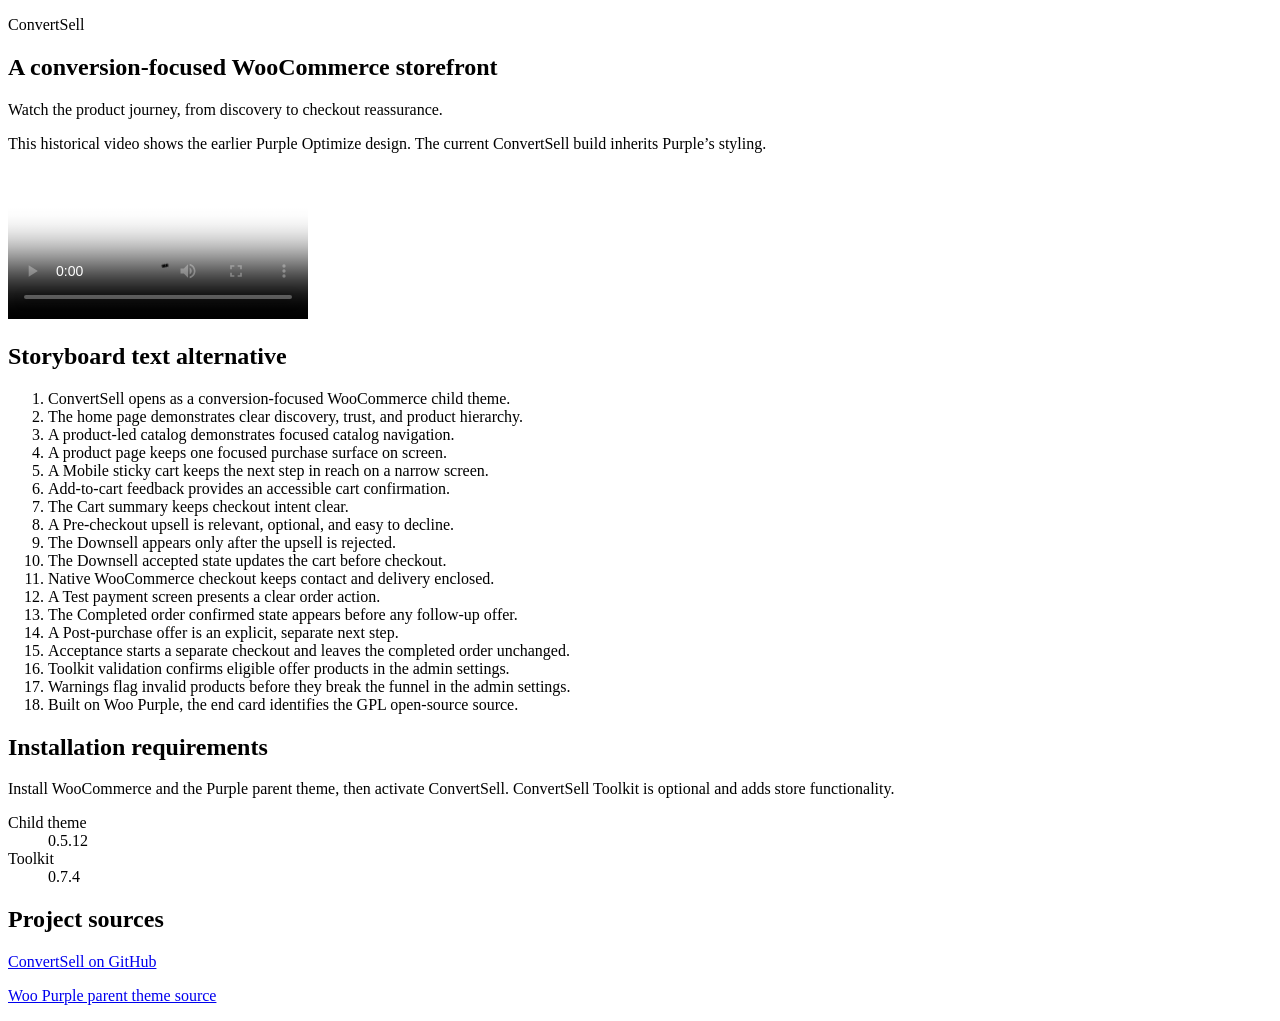
==== docs/demo/index.html @ 3558920e "Rename child theme and toolkit to ConvertSell" ====
<!doctype html>
<html lang="en">
  <head>
    <meta charset="utf-8">
    <meta name="viewport" content="width=device-width, initial-scale=1">
    <title>ConvertSell demo</title>
    <meta name="description" content="A guided overview of the ConvertSell WooCommerce child theme and toolkit.">
    <link rel="stylesheet" href="styles.css">
  </head>
  <body>
    <main>
      <section class="hero" aria-labelledby="page-title">
        <p class="eyebrow">ConvertSell</p>
        <h1 id="page-title">A conversion-focused WooCommerce storefront</h1>
        <p>Watch the product journey, from discovery to checkout reassurance.</p>
        <p>This historical video shows the earlier Purple Optimize design. The current ConvertSell build inherits Purple’s styling.</p>
        <video controls poster="assets/purple-cro-demo-poster.webp">
          <source src="assets/purple-cro-demo.mp4" type="video/mp4">
          Your browser does not support HTML video. Use the storyboard below.
        </video>
      </section>

      <section aria-labelledby="storyboard-title">
        <h2 id="storyboard-title">Storyboard text alternative</h2>
        <ol>
          <li>ConvertSell opens as a conversion-focused WooCommerce child theme.</li>
          <li>The home page demonstrates clear discovery, trust, and product hierarchy.</li>
          <li>A product-led catalog demonstrates focused catalog navigation.</li>
          <li>A product page keeps one focused purchase surface on screen.</li>
          <li>A Mobile sticky cart keeps the next step in reach on a narrow screen.</li>
          <li>Add-to-cart feedback provides an accessible cart confirmation.</li>
          <li>The Cart summary keeps checkout intent clear.</li>
          <li>A Pre-checkout upsell is relevant, optional, and easy to decline.</li>
          <li>The Downsell appears only after the upsell is rejected.</li>
          <li>The Downsell accepted state updates the cart before checkout.</li>
          <li>Native WooCommerce checkout keeps contact and delivery enclosed.</li>
          <li>A Test payment screen presents a clear order action.</li>
          <li>The Completed order confirmed state appears before any follow-up offer.</li>
          <li>A Post-purchase offer is an explicit, separate next step.</li>
          <li>Acceptance starts a separate checkout and leaves the completed order unchanged.</li>
          <li>Toolkit validation confirms eligible offer products in the admin settings.</li>
          <li>Warnings flag invalid products before they break the funnel in the admin settings.</li>
          <li>Built on Woo Purple, the end card identifies the GPL open-source source.</li>
        </ol>
      </section>

      <section aria-labelledby="requirements-title">
        <h2 id="requirements-title">Installation requirements</h2>
        <p>Install WooCommerce and the Purple parent theme, then activate ConvertSell. ConvertSell Toolkit is optional and adds store functionality.</p>
        <dl class="versions">
          <div><dt>Child theme</dt><dd>0.5.12</dd></div>
          <div><dt>Toolkit</dt><dd>0.7.4</dd></div>
        </dl>
      </section>

      <section aria-labelledby="sources-title">
        <h2 id="sources-title">Project sources</h2>
        <p><a href="https://github.com/solstudioim/convertsell" rel="noreferrer noopener">ConvertSell on GitHub</a></p>
        <p><a href="https://github.com/woocommerce/woocommerce/tree/trunk/themes/purple" rel="noreferrer noopener">Woo Purple parent theme source</a></p>
      </section>
    </main>
  </body>
</html>
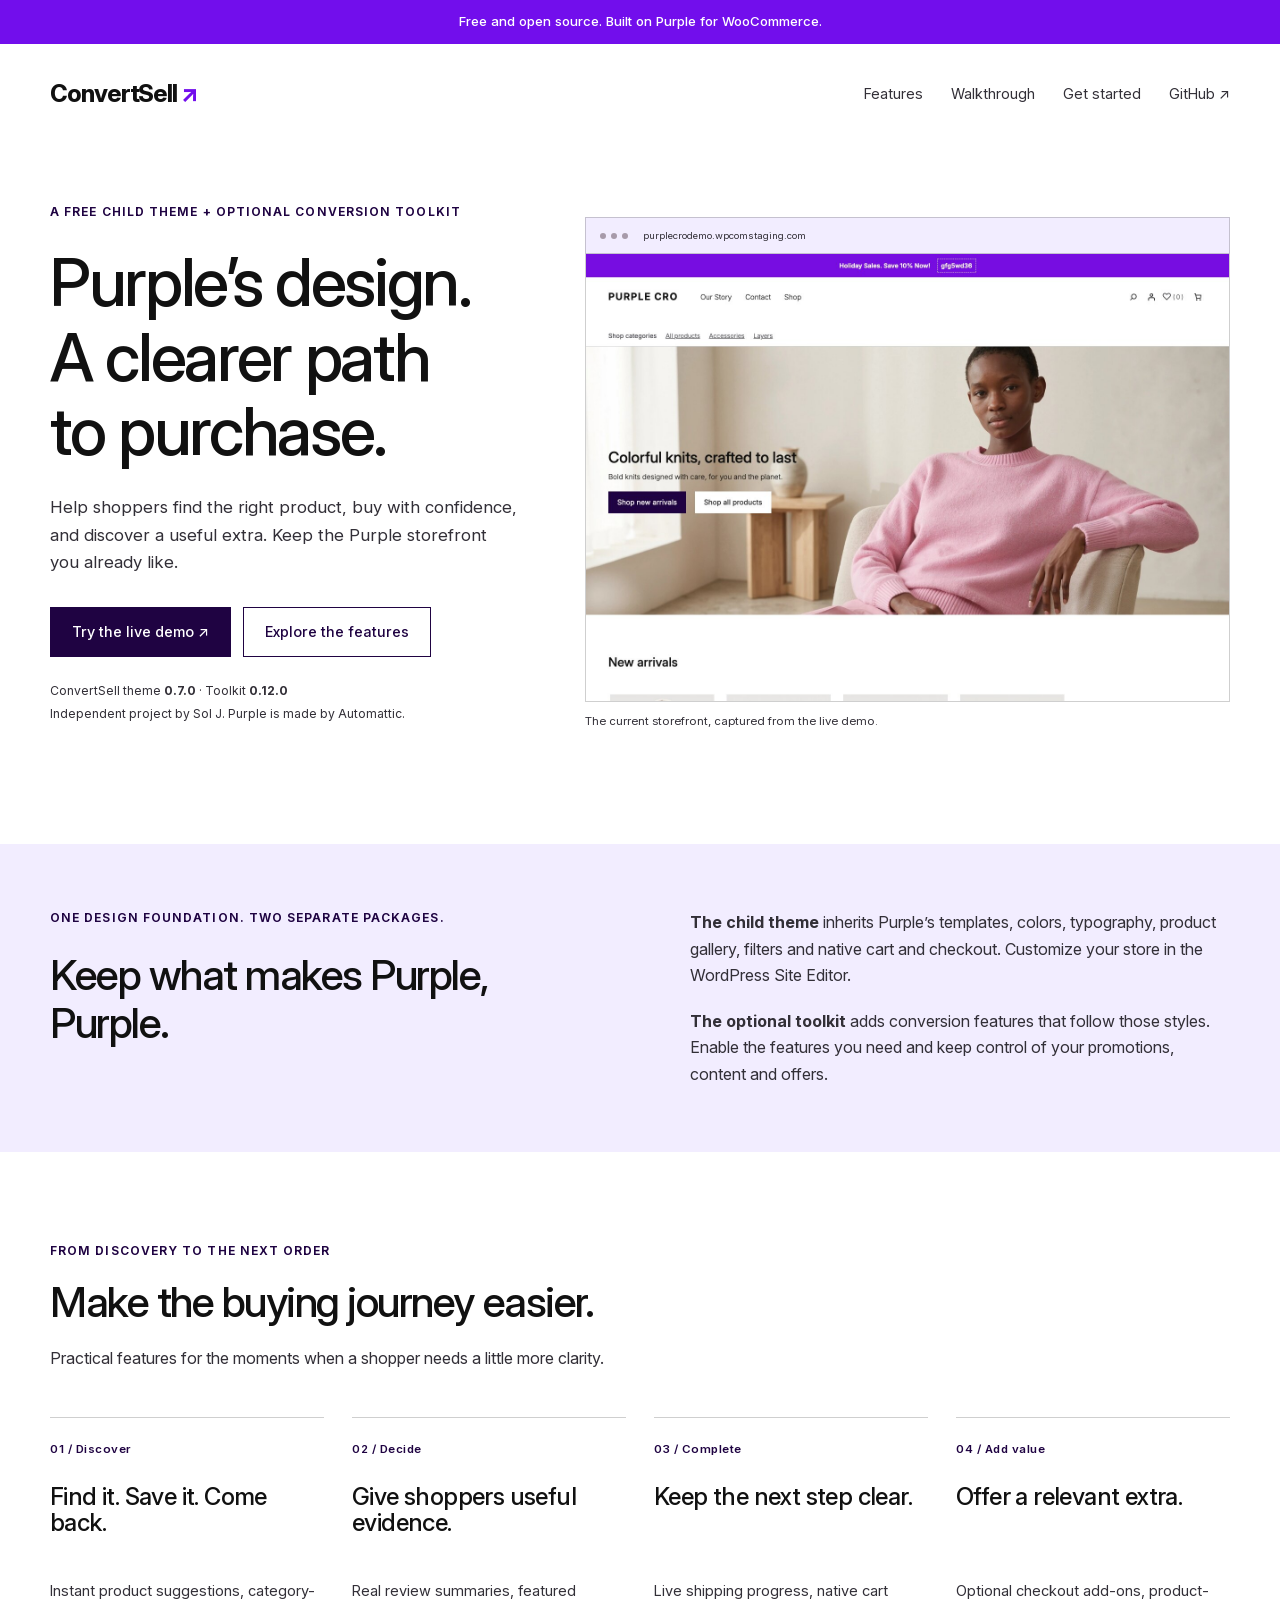
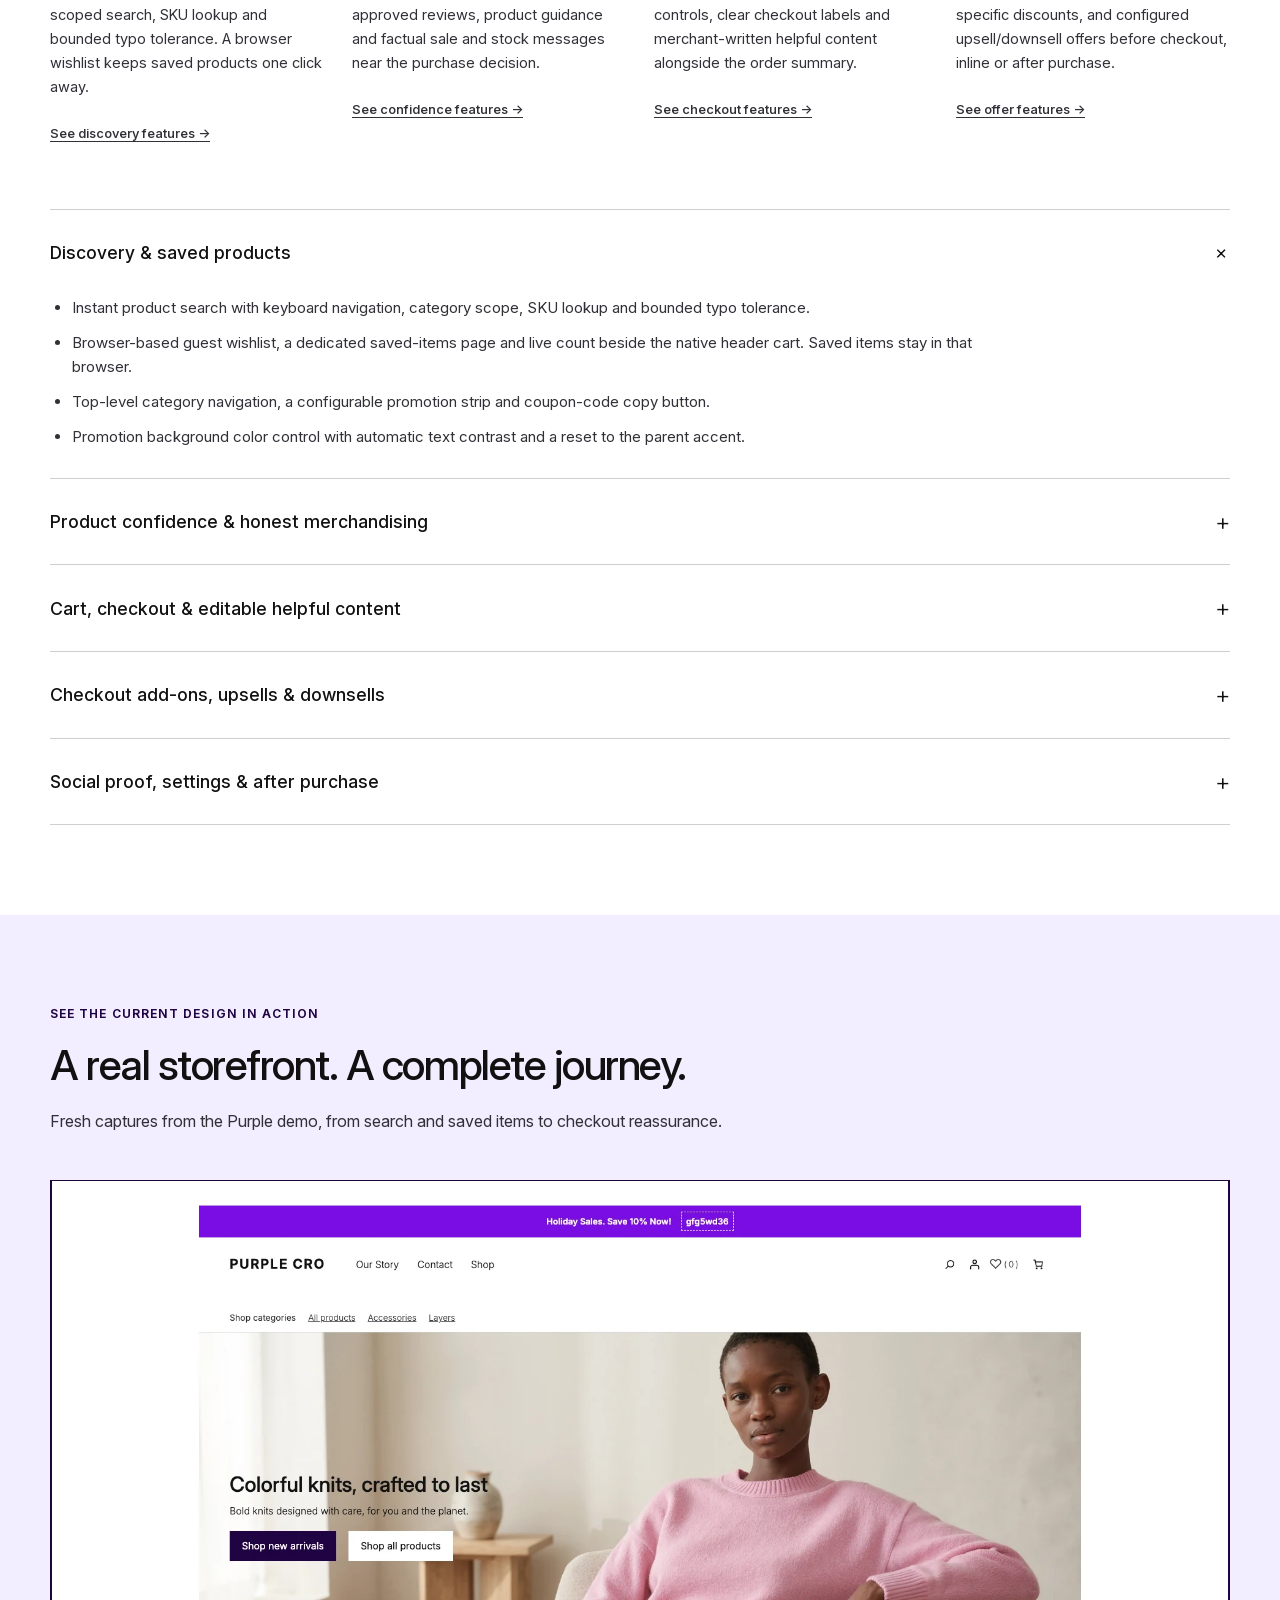
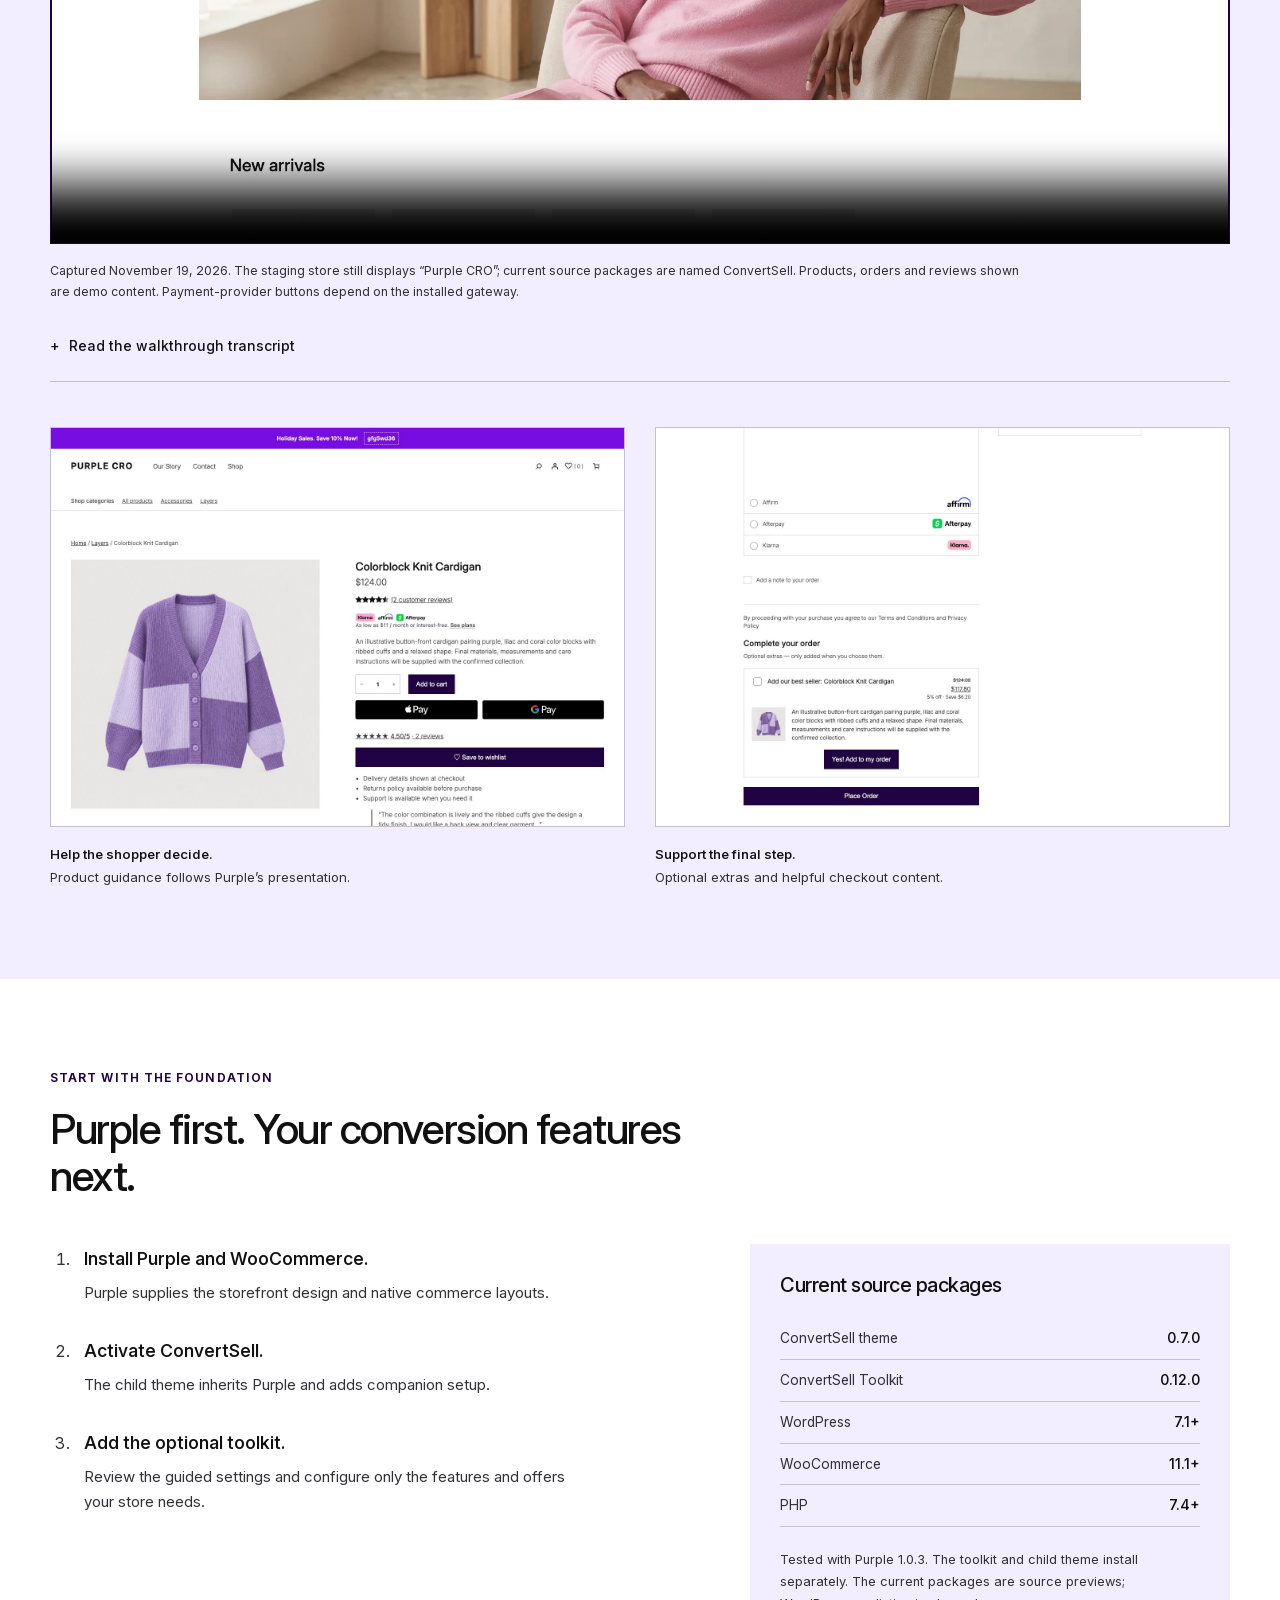
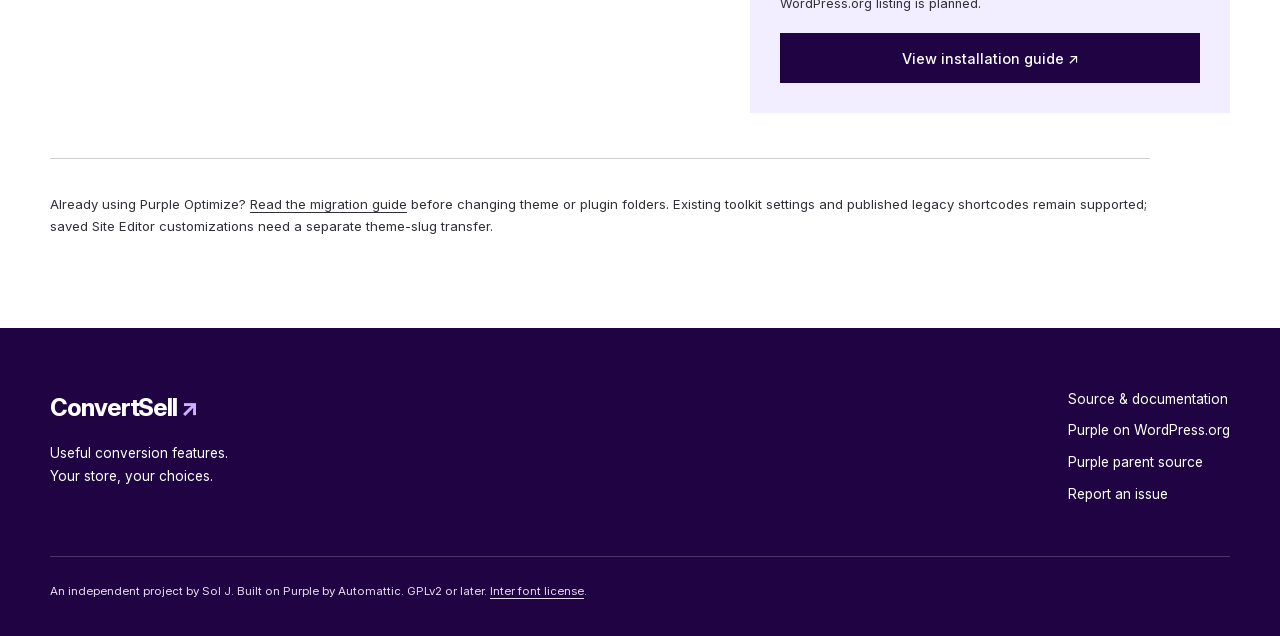
==== commit 7b018032: "Refresh ConvertSell demo with current Purple design and features" ====
--- a/docs/demo/index.html
+++ b/docs/demo/index.html
@@ -1,63 +1,120 @@
 <!doctype html>
 <html lang="en">
-  <head>
-    <meta charset="utf-8">
-    <meta name="viewport" content="width=device-width, initial-scale=1">
-    <title>ConvertSell demo</title>
-    <meta name="description" content="A guided overview of the ConvertSell WooCommerce child theme and toolkit.">
-    <link rel="stylesheet" href="styles.css">
-  </head>
-  <body>
-    <main>
-      <section class="hero" aria-labelledby="page-title">
-        <p class="eyebrow">ConvertSell</p>
-        <h1 id="page-title">A conversion-focused WooCommerce storefront</h1>
-        <p>Watch the product journey, from discovery to checkout reassurance.</p>
-        <p>This historical video shows the earlier Purple Optimize design. The current ConvertSell build inherits Purple’s styling.</p>
-        <video controls poster="assets/purple-cro-demo-poster.webp">
-          <source src="assets/purple-cro-demo.mp4" type="video/mp4">
-          Your browser does not support HTML video. Use the storyboard below.
-        </video>
-      </section>
-
-      <section aria-labelledby="storyboard-title">
-        <h2 id="storyboard-title">Storyboard text alternative</h2>
-        <ol>
-          <li>ConvertSell opens as a conversion-focused WooCommerce child theme.</li>
-          <li>The home page demonstrates clear discovery, trust, and product hierarchy.</li>
-          <li>A product-led catalog demonstrates focused catalog navigation.</li>
-          <li>A product page keeps one focused purchase surface on screen.</li>
-          <li>A Mobile sticky cart keeps the next step in reach on a narrow screen.</li>
-          <li>Add-to-cart feedback provides an accessible cart confirmation.</li>
-          <li>The Cart summary keeps checkout intent clear.</li>
-          <li>A Pre-checkout upsell is relevant, optional, and easy to decline.</li>
-          <li>The Downsell appears only after the upsell is rejected.</li>
-          <li>The Downsell accepted state updates the cart before checkout.</li>
-          <li>Native WooCommerce checkout keeps contact and delivery enclosed.</li>
-          <li>A Test payment screen presents a clear order action.</li>
-          <li>The Completed order confirmed state appears before any follow-up offer.</li>
-          <li>A Post-purchase offer is an explicit, separate next step.</li>
-          <li>Acceptance starts a separate checkout and leaves the completed order unchanged.</li>
-          <li>Toolkit validation confirms eligible offer products in the admin settings.</li>
-          <li>Warnings flag invalid products before they break the funnel in the admin settings.</li>
-          <li>Built on Woo Purple, the end card identifies the GPL open-source source.</li>
-        </ol>
-      </section>
-
-      <section aria-labelledby="requirements-title">
-        <h2 id="requirements-title">Installation requirements</h2>
-        <p>Install WooCommerce and the Purple parent theme, then activate ConvertSell. ConvertSell Toolkit is optional and adds store functionality.</p>
-        <dl class="versions">
-          <div><dt>Child theme</dt><dd>0.5.12</dd></div>
-          <div><dt>Toolkit</dt><dd>0.7.4</dd></div>
-        </dl>
-      </section>
-
-      <section aria-labelledby="sources-title">
-        <h2 id="sources-title">Project sources</h2>
-        <p><a href="https://github.com/solstudioim/convertsell" rel="noreferrer noopener">ConvertSell on GitHub</a></p>
-        <p><a href="https://github.com/woocommerce/woocommerce/tree/trunk/themes/purple" rel="noreferrer noopener">Woo Purple parent theme source</a></p>
-      </section>
-    </main>
-  </body>
+<head>
+  <meta charset="utf-8">
+  <meta name="viewport" content="width=device-width, initial-scale=1">
+  <title>ConvertSell — keep Purple, improve the shopping journey</title>
+  <meta name="description" content="A free child theme for Purple with an optional WooCommerce conversion toolkit. Explore instant search, wishlists, checkout add-ons, reviews and optional offers.">
+  <meta name="theme-color" content="#1f0342">
+  <link rel="icon" href="assets/favicon.svg" type="image/svg+xml">
+  <link rel="preload" href="assets/InterVariable.woff2" as="font" type="font/woff2" crossorigin>
+  <link rel="stylesheet" href="styles.css">
+</head>
+<body>
+  <a class="skip-link" href="#main">Skip to content</a>
+  <div class="announcement">Free and open source. Built on Purple for WooCommerce.</div>
+  <header class="site-header wrap">
+    <a class="wordmark" href="./" aria-label="ConvertSell home">ConvertSell<span aria-hidden="true">↗</span></a>
+    <nav aria-label="Main navigation"><a href="#features">Features</a><a href="#walkthrough">Walkthrough</a><a href="#setup">Get started</a><a href="https://github.com/solstudioim/convertsell">GitHub ↗</a></nav>
+  </header>
+  <main id="main" tabindex="-1">
+    <section class="hero wrap" aria-labelledby="hero-title">
+      <div class="hero-copy">
+        <p class="eyebrow">A free child theme + optional conversion toolkit</p>
+        <h1 id="hero-title">Purple’s design.<br>A clearer path<br>to purchase.</h1>
+        <p class="lead">Help shoppers find the right product, buy with confidence, and discover a useful extra. Keep the Purple storefront you already like.</p>
+        <div class="actions"><a class="button" href="https://purplecrodemo.wpcomstaging.com/">Try the live demo ↗</a><a class="button secondary" href="#features">Explore the features</a></div>
+        <p class="hero-note">ConvertSell theme <strong>0.7.0</strong> · Toolkit <strong>0.12.0</strong><br>Independent project by Sol J. Purple is made by Automattic.</p>
+      </div>
+      <figure class="hero-image">
+        <div class="browser-bar" aria-hidden="true"><span></span><span></span><span></span><i>purplecrodemo.wpcomstaging.com</i></div>
+        <a href="assets/screenshots/home.jpg" aria-label="Open the full-size current Purple storefront screenshot"><img src="assets/screenshots/home.jpg" width="1440" height="1000" alt="Current demo storefront with Purple’s white layout, purple buttons, category navigation and knitwear collection." fetchpriority="high"></a>
+        <figcaption>The current storefront, captured from the live demo.</figcaption>
+      </figure>
+    </section>
+    <section class="foundation" aria-labelledby="foundation-title"><div class="wrap foundation-grid">
+      <div><p class="eyebrow">One design foundation. Two separate packages.</p><h2 id="foundation-title">Keep what makes Purple, Purple.</h2></div>
+      <div><p><strong>The child theme</strong> inherits Purple’s templates, colors, typography, product gallery, filters and native cart and checkout. Customize your store in the WordPress Site Editor.</p><p><strong>The optional toolkit</strong> adds conversion features that follow those styles. Enable the features you need and keep control of your promotions, content and offers.</p></div>
+    </div></section>
+    <section id="features" class="section wrap" aria-labelledby="features-title">
+      <div class="section-heading"><p class="eyebrow">From discovery to the next order</p><h2 id="features-title">Make the buying journey easier.</h2><p>Practical features for the moments when a shopper needs a little more clarity.</p></div>
+      <div class="feature-grid">
+        <article><span class="feature-number">01 / Discover</span><h3>Find it. Save it. Come back.</h3><p>Instant product suggestions, category-scoped search, SKU lookup and bounded typo tolerance. A browser wishlist keeps saved products one click away.</p><a href="#discovery">See discovery features →</a></article>
+        <article><span class="feature-number">02 / Decide</span><h3>Give shoppers useful evidence.</h3><p>Real review summaries, featured approved reviews, product guidance and factual sale and stock messages near the purchase decision.</p><a href="#confidence">See confidence features →</a></article>
+        <article><span class="feature-number">03 / Complete</span><h3>Keep the next step clear.</h3><p>Live shipping progress, native cart controls, clear checkout labels and merchant-written helpful content alongside the order summary.</p><a href="#checkout">See checkout features →</a></article>
+        <article><span class="feature-number">04 / Add value</span><h3>Offer a relevant extra.</h3><p>Optional checkout add-ons, product-specific discounts, and configured upsell/downsell offers before checkout, inline or after purchase.</p><a href="#offers">See offer features →</a></article>
+      </div>
+      <div class="feature-details">
+        <details id="discovery" open><summary><span>Discovery &amp; saved products</span><span aria-hidden="true">+</span></summary><ul>
+          <li>Instant product search with keyboard navigation, category scope, SKU lookup and bounded typo tolerance.</li>
+          <li>Browser-based guest wishlist, a dedicated saved-items page and live count beside the native header cart. Saved items stay in that browser.</li>
+          <li>Top-level category navigation, a configurable promotion strip and coupon-code copy button.</li>
+          <li>Promotion background color control with automatic text contrast and a reset to the parent accent.</li>
+        </ul></details>
+        <details id="confidence"><summary><span>Product confidence &amp; honest merchandising</span><span aria-hidden="true">+</span></summary><ul>
+          <li>Real product review averages and counts, a featured approved review, and configurable purchase reassurance.</li>
+          <li>Sale percentages calculated from actual catalog prices; low-stock messages based on WooCommerce inventory.</li>
+          <li>Sale countdowns only when a real sale end is scheduled. Configured offers can have their own discount and duration.</li>
+          <li>Desktop sticky add-to-cart. On mobile, the product sticky bar is hidden; optional sticky controls enhance the native cart and checkout actions.</li>
+          <li>A product-content readiness checklist for images and descriptions, plus policy/footer links.</li>
+        </ul></details>
+        <details id="checkout"><summary><span>Cart, checkout &amp; editable helpful content</span><span aria-hidden="true">+</span></summary><ul>
+          <li>Native mini-cart opening after a product is added, and shipping progress that follows live cart totals.</li>
+          <li>Visible Required/Optional field labels and factual checkout guidance.</li>
+          <li>Publish helpful checkout content with WordPress core blocks: headings, text, images, columns, lists and buttons. Draft content stays hidden.</li>
+          <li>Selected native product reviews in static cards or an accessible rotator. Verified-owner labels follow WooCommerce records; autoplay is optional.</li>
+          <li>Checkout add-ons and helpful content target the WooCommerce Checkout block, rather than the legacy checkout shortcode.</li>
+        </ul></details>
+        <details id="offers"><summary><span>Checkout add-ons, upsells &amp; downsells</span><span aria-hidden="true">+</span></summary><ul>
+          <li>Up to four optional product add-ons above Place order. Nothing is preselected; cart totals update without clearing entered details.</li>
+          <li>Optional percentage discounts on each add-on, with catalog-backed prices, clear savings labels and retained accepted prices.</li>
+          <li>Configured upsell/downsell offers in three placements: full-page before checkout, passive inline before Place order, or after purchase.</li>
+          <li>Offer decisions apply to the current cart and configuration for guests and signed-in shoppers. Changed carts can be reconsidered; accepted offers are not repeatedly added.</li>
+          <li>Post-purchase acceptance starts a separate checkout and order. It does not silently recharge or modify the completed order.</li>
+        </ul></details>
+        <details id="control"><summary><span>Social proof, settings &amp; after purchase</span><span aria-hidden="true">+</span></summary><ul>
+          <li>Recent-purchase proof uses eligible WooCommerce orders. It defaults to off and anonymous; displaying names is a separate privacy choice.</li>
+          <li>Review shortcodes have independent selections, rating filters, attribution choices and previews.</li>
+          <li>A post-purchase account invitation lets shoppers create an account after checkout.</li>
+          <li>Guided settings for Storefront, Product pages, Cart &amp; checkout, Offers and Social proof. Section saves retain unrelated settings.</li>
+          <li>No fabricated purchases, viewer counts or stock numbers. Feature availability is not a promise of a measured conversion lift.</li>
+        </ul></details>
+      </div>
+    </section>
+    <section id="walkthrough" class="section walkthrough" aria-labelledby="walkthrough-title"><div class="wrap">
+      <div class="section-heading"><p class="eyebrow">See the current design in action</p><h2 id="walkthrough-title">A real storefront. A complete journey.</h2><p>Fresh captures from the Purple demo, from search and saved items to checkout reassurance.</p></div>
+      <video controls playsinline preload="none" poster="assets/convertsell-demo-poster.webp" aria-label="ConvertSell storefront and conversion features walkthrough" aria-describedby="capture-note"><source src="assets/convertsell-demo.mp4" type="video/mp4">Your browser does not support this video. Read the walkthrough transcript below.</video>
+      <p id="capture-note" class="caption">Captured November 19, 2026. The staging store still displays “Purple CRO”; current source packages are named ConvertSell. Products, orders and reviews shown are demo content. Payment-provider buttons depend on the installed gateway.</p>
+      <details class="transcript"><summary>Read the walkthrough transcript</summary><ol id="storyboard">
+        <li>Purple’s white storefront, typography and purple purchase buttons stay familiar.</li>
+        <li>Category navigation and native catalog filters help shoppers explore the range.</li>
+        <li>Instant search offers matching products as the shopper types.</li>
+        <li>Review summaries and purchase guidance sit near the product’s buy button.</li>
+        <li>A saved product appears on the browser wishlist with a live header count.</li>
+        <li>The native mini-cart opens after an item is added.</li>
+        <li>The cart shows shipping progress alongside the native checkout action.</li>
+        <li>A configured upsell gives the shopper a clear accept or decline decision.</li>
+        <li>Choose before-checkout, inline or post-purchase offers, with an optional downsell. This is a feature explanation card.</li>
+        <li>Optional checkout add-ons show the configured products and current prices.</li>
+        <li>Published helpful content and selected reviews add context beside the order summary.</li>
+        <li>The mobile checkout retains the native purchase control.</li>
+        <li>Post-purchase offers use a separate checkout; the completed order stays unchanged.</li>
+        <li>ConvertSell and its optional toolkit are separate, free GPL packages built on Purple.</li>
+      </ol></details>
+      <div class="screenshot-grid">
+        <figure><a href="assets/screenshots/product.jpg"><img src="assets/screenshots/product.jpg" width="1440" height="1000" alt="Purple product page with a knit cardigan, native purchase controls, wishlist, reviews and reassurance." loading="lazy"></a><figcaption><strong>Help the shopper decide.</strong> Product guidance follows Purple’s presentation.</figcaption></figure>
+        <figure><a href="assets/screenshots/checkout.jpg"><img src="assets/screenshots/checkout.jpg" width="1440" height="1000" alt="Current checkout showing the order summary and optional conversion content in Purple’s design." loading="lazy"></a><figcaption><strong>Support the final step.</strong> Optional extras and helpful checkout content.</figcaption></figure>
+      </div>
+    </div></section>
+    <section id="setup" class="section wrap" aria-labelledby="setup-title">
+      <div class="section-heading"><p class="eyebrow">Start with the foundation</p><h2 id="setup-title">Purple first. Your conversion features next.</h2></div>
+      <div class="setup-grid">
+        <ol class="steps"><li><strong>Install Purple and WooCommerce.</strong><p>Purple supplies the storefront design and native commerce layouts.</p></li><li><strong>Activate ConvertSell.</strong><p>The child theme inherits Purple and adds companion setup.</p></li><li><strong>Add the optional toolkit.</strong><p>Review the guided settings and configure only the features and offers your store needs.</p></li></ol>
+        <aside class="requirements"><h3>Current source packages</h3><dl><div><dt>ConvertSell theme</dt><dd>0.7.0</dd></div><div><dt>ConvertSell Toolkit</dt><dd>0.12.0</dd></div><div><dt>WordPress</dt><dd>7.1+</dd></div><div><dt>WooCommerce</dt><dd>11.1+</dd></div><div><dt>PHP</dt><dd>7.4+</dd></div></dl><p>Tested with Purple 1.0.3. The toolkit and child theme install separately. The current packages are source previews; WordPress.org listing is planned.</p><a class="button" href="https://github.com/solstudioim/convertsell#installation">View installation guide ↗</a></aside>
+      </div>
+      <p class="migration-note">Already using Purple Optimize? <a href="https://github.com/solstudioim/convertsell/blob/main/docs/convertsell-migration.md">Read the migration guide</a> before changing theme or plugin folders. Existing toolkit settings and published legacy shortcodes remain supported; saved Site Editor customizations need a separate theme-slug transfer.</p>
+    </section>
+  </main>
+  <footer class="site-footer"><div class="wrap footer-inner"><div><a class="wordmark" href="./">ConvertSell<span aria-hidden="true">↗</span></a><p>Useful conversion features.<br>Your store, your choices.</p></div><nav aria-label="Project links"><a href="https://github.com/solstudioim/convertsell">Source &amp; documentation</a><a href="https://wordpress.org/themes/purple/">Purple on WordPress.org</a><a href="https://github.com/woocommerce/woocommerce/tree/trunk/themes/purple">Purple parent source</a><a href="https://github.com/solstudioim/convertsell/issues">Report an issue</a></nav><p class="legal">An independent project by Sol J. Built on Purple by Automattic. GPLv2 or later. <a href="assets/OFL-Inter.txt">Inter font license</a>.</p></div></footer>
+</body>
 </html>
--- a/docs/demo/styles.css
+++ b/docs/demo/styles.css
@@ -0,0 +1,158 @@
+@font-face {
+  font-family: Inter;
+  src: url("assets/InterVariable.woff2") format("woff2");
+  font-style: normal;
+  font-weight: 100 900;
+  font-display: swap;
+}
+:root {
+  --base: #FFFFFF;
+  --ink: #111111;
+  --muted: #322f37;
+  --primary: #1f0342;
+  --soft: #f2edff;
+  --accent: #720eec;
+  --border: rgba(17, 17, 17, .2);
+  color: var(--muted);
+  background: var(--base);
+  font: 400 16px/1.65 Inter, system-ui, -apple-system, "Segoe UI", sans-serif;
+  scroll-behavior: smooth;
+  scroll-padding-top: 2rem;
+}
+* { box-sizing: border-box; }
+body { margin: 0; }
+img, video { display: block; max-width: 100%; height: auto; }
+a { color: inherit; text-underline-offset: .22em; }
+a:focus-visible, summary:focus-visible, video:focus-visible { outline: 3px solid var(--accent); outline-offset: 5px; }
+h1, h2, h3 { color: var(--ink); font-weight: 500; line-height: 1.12; letter-spacing: -.035em; margin: 0; }
+h1 { font-size: clamp(2.75rem, 5.2vw, 4.75rem); }
+h2 { font-size: clamp(2rem, 3.3vw, 3rem); }
+h3 { font-size: 1.5rem; letter-spacing: -.025em; }
+p { margin: 0 0 1.2rem; }
+.wrap { width: min(100% - 100px, 1340px); margin-inline: auto; }
+.skip-link { position: absolute; left: 20px; top: -100px; z-index: 10; background: var(--primary); color: #fff; padding: 12px 20px; }
+.skip-link:focus { top: 12px; }
+.announcement { text-align: center; background: var(--accent); color: #fff; padding: 11px 20px; font-size: .82rem; font-weight: 500; }
+.site-header { display: flex; align-items: center; justify-content: space-between; gap: 2rem; padding-block: 30px; }
+.wordmark { font-size: 1.5rem; color: var(--ink); font-weight: 750; letter-spacing: -.045em; text-decoration: none; white-space: nowrap; }
+.wordmark span { color: var(--accent); margin-left: 4px; }
+.site-header nav { display: flex; gap: 28px; font-size: .9rem; }
+.site-header nav a { text-decoration: none; }
+.site-header nav a:hover { text-decoration: underline; }
+.hero { display: grid; grid-template-columns: .9fr 1.2fr; gap: clamp(30px, 4vw, 70px); align-items: center; padding-block: 60px 100px; }
+.eyebrow { font-size: .75rem; line-height: 1.5; text-transform: uppercase; font-weight: 650; letter-spacing: .09em; color: var(--primary); margin: 0 0 24px; }
+.lead { font-size: 1.05rem; max-width: 470px; margin-top: 25px; }
+.actions { display: flex; flex-wrap: wrap; gap: 12px; margin-block: 30px 22px; }
+.button { display: inline-flex; justify-content: center; align-items: center; gap: 15px; min-height: 50px; padding: 12px 21px; background: var(--primary); color: #fff; text-decoration: none; font-size: .9rem; line-height: 1.5; font-weight: 500; border: 1px solid var(--primary); }
+.button:hover { background: var(--accent); border-color: var(--accent); }
+.button.secondary { background: #fff; color: var(--primary); }
+.button.secondary:hover { background: var(--soft); }
+.hero-note { font-size: .76rem; line-height: 1.9; }
+figure { margin: 0; }
+.hero-image { min-width: 0; }
+.hero-image > a { display: block; border: 1px solid var(--border); border-top: 0; }
+.browser-bar { display: flex; align-items: center; gap: 5px; background: var(--soft); border: 1px solid var(--border); padding: 10px 14px; }
+.browser-bar > span { width: 6px; height: 6px; border-radius: 50%; background: #a79aaa; }
+.browser-bar i { font-size: .6rem; font-style: normal; margin-left: 10px; overflow: hidden; text-overflow: ellipsis; white-space: nowrap; }
+.hero-image figcaption { font-size: .72rem; margin-top: 10px; }
+.foundation { background: var(--soft); padding: 65px 0; }
+.foundation-grid { display: grid; grid-template-columns: 1fr 1fr; gap: 100px; }
+.foundation-grid h2 { max-width: 450px; }
+.foundation-grid p:last-child { margin-bottom: 0; }
+.section { padding-block: 90px; }
+.section-heading { max-width: 720px; margin-bottom: 45px; }
+.section-heading .eyebrow { margin-bottom: 18px; }
+.section-heading > p:last-child { margin-top: 20px; }
+.feature-grid { display: grid; grid-template-columns: repeat(4, minmax(0, 1fr)); gap: 28px; margin-bottom: 60px; }
+.feature-grid article { padding-top: 22px; border-top: 1px solid var(--border); }
+.feature-number { display: block; color: var(--primary); font-size: .72rem; font-weight: 600; letter-spacing: .045em; margin-bottom: 25px; }
+.feature-grid h3 { font-size: 1.5rem; min-height: 3.3em; }
+.feature-grid p { font-size: .91rem; margin-top: 16px; }
+.feature-grid a { display: inline-block; padding-block: 5px; font-size: .8rem; font-weight: 550; }
+.feature-details { border-top: 1px solid var(--border); }
+details { border-bottom: 1px solid var(--border); scroll-margin-top: 20px; }
+summary { cursor: pointer; display: flex; align-items: center; justify-content: space-between; gap: 20px; padding: 23px 0; color: var(--ink); font-size: 1.1rem; font-weight: 500; list-style: none; }
+summary::-webkit-details-marker { display: none; }
+summary > span[aria-hidden] { font-size: 1.5rem; font-weight: 300; transition: transform .15s; }
+details[open] > summary > span[aria-hidden] { transform: rotate(45deg); }
+details ul { margin: 0 0 28px; padding-left: 22px; max-width: 940px; font-size: .94rem; }
+details li + li { margin-top: 10px; }
+.walkthrough { background: var(--soft); }
+video { width: 100%; background: var(--primary); border: 1px solid var(--border); aspect-ratio: 16/9; }
+.caption { font-size: .77rem; line-height: 1.7; margin: 17px 0 10px; max-width: 980px; }
+.transcript summary { font-size: .87rem; justify-content: flex-start; gap: 10px; }
+.transcript summary:before { content: "+"; }
+.transcript[open] summary:before { content: "−"; }
+.transcript ol { font-size: .85rem; padding-left: 22px; max-width: 900px; margin: 0 0 25px; }
+.screenshot-grid { display: grid; grid-template-columns: 1fr 1fr; gap: 30px; margin-top: 45px; }
+.screenshot-grid img { border: 1px solid var(--border); }
+.screenshot-grid figcaption { font-size: .83rem; line-height: 1.7; margin-top: 16px; }
+.screenshot-grid figcaption strong { display: block; font-weight: 550; color: var(--ink); }
+.setup-grid { display: grid; grid-template-columns: 1fr .8fr; gap: 100px; align-items: start; }
+.steps { padding: 0 0 0 24px; margin: 0; }
+.steps li { padding-left: 10px; }
+.steps li + li { margin-top: 30px; }
+.steps strong { font-size: 1.1rem; color: var(--ink); font-weight: 550; }
+.steps p { font-size: .94rem; margin-top: 8px; max-width: 500px; }
+.requirements { padding: 30px; background: var(--soft); }
+.requirements h3 { font-size: 1.25rem; }
+.requirements dl { margin: 22px 0; }
+.requirements dl > div { display: flex; justify-content: space-between; gap: 20px; padding-block: 9px; border-bottom: 1px solid var(--border); font-size: .86rem; }
+.requirements dd { margin: 0; font-weight: 550; color: var(--ink); }
+.requirements p { font-size: .8rem; line-height: 1.7; }
+.requirements .button { width: 100%; }
+.migration-note { font-size: .82rem; padding-top: 35px; border-top: 1px solid var(--border); margin: 45px 0 0; max-width: 1100px; }
+.site-footer { background: var(--primary); color: #fff; padding-block: 60px 35px; }
+.footer-inner { display: grid; grid-template-columns: 1fr 1fr; gap: 35px; }
+.site-footer .wordmark { color: #fff; }
+.site-footer .wordmark span { color: #cfadff; }
+.site-footer p { font-size: .85rem; margin-top: 15px; }
+.site-footer nav { display: grid; gap: 8px; font-size: .86rem; justify-self: end; }
+.site-footer nav a { text-decoration: none; }
+.site-footer nav a:hover { text-decoration: underline; }
+.site-footer .legal { grid-column: 1/-1; border-top: 1px solid #fff3; padding-top: 25px; font-size: .72rem; margin-bottom: 0; color: #e7dcef; }
+@media (max-width: 1080px) {
+  .wrap { width: calc(100% - 60px); }
+  .hero { grid-template-columns: 1fr 1fr; gap: 30px; }
+  h1 { font-size: 3.1rem; }
+  .foundation-grid, .setup-grid { gap: 50px; }
+  .feature-grid { grid-template-columns: repeat(2, minmax(0, 1fr)); gap: 35px; }
+  .feature-grid h3 { min-height: 0; }
+}
+@media (max-width: 720px) {
+  .wrap { width: calc(100% - 40px); }
+  .announcement { font-size: .7rem; padding: 9px 15px; }
+  .site-header { padding-block: 23px; align-items: flex-start; gap: 15px; flex-wrap: wrap; }
+  .wordmark { font-size: 1.4rem; }
+  .site-header nav { gap: 18px; font-size: .75rem; flex-wrap: wrap; }
+  .hero { grid-template-columns: 1fr; padding-block: 35px 55px; gap: 25px; }
+  h1 { font-size: clamp(2.7rem, 10.5vw, 4rem); }
+  .hero .eyebrow { font-size: .67rem; margin-bottom: 20px; }
+  .lead { font-size: .98rem; }
+  .hero-note { font-size: .7rem; }
+  .hero-image figcaption { font-size: .69rem; }
+  .foundation { padding-block: 45px; }
+  .foundation-grid, .setup-grid { grid-template-columns: 1fr; gap: 30px; }
+  .foundation-grid p { font-size: .94rem; }
+  .section { padding-block: 55px; }
+  .section-heading { margin-bottom: 30px; }
+  .section-heading > p:last-child { font-size: .94rem; }
+  .feature-grid { gap: 30px 20px; margin-bottom: 35px; }
+  .feature-grid h3 { font-size: 1.28rem; }
+  .feature-grid p { font-size: .83rem; }
+  .feature-grid a { font-size: .73rem; }
+  .feature-number { font-size: .64rem; margin-bottom: 18px; }
+  .feature-details summary { font-size: .96rem; padding-block: 20px; }
+  .feature-details ul { font-size: .86rem; }
+  .screenshot-grid { grid-template-columns: 1fr; gap: 30px; margin-top: 30px; }
+  .caption { font-size: .71rem; }
+  .requirements { padding: 23px; }
+  .migration-note { font-size: .76rem; }
+  .site-footer { padding-top: 40px; }
+  .footer-inner { grid-template-columns: 1fr; gap: 20px; }
+  .site-footer nav { justify-self: start; }
+  .actions { margin-top: 25px; }
+  .actions .button { font-size: .8rem; padding: 11px 15px; }
+}
+@media (max-width: 360px) { .feature-grid { grid-template-columns: 1fr; } .site-header nav { gap: 12px; } .actions { flex-direction: column; } }
+@media (prefers-reduced-motion: reduce) { :root { scroll-behavior: auto; } * { transition: none !important; } }
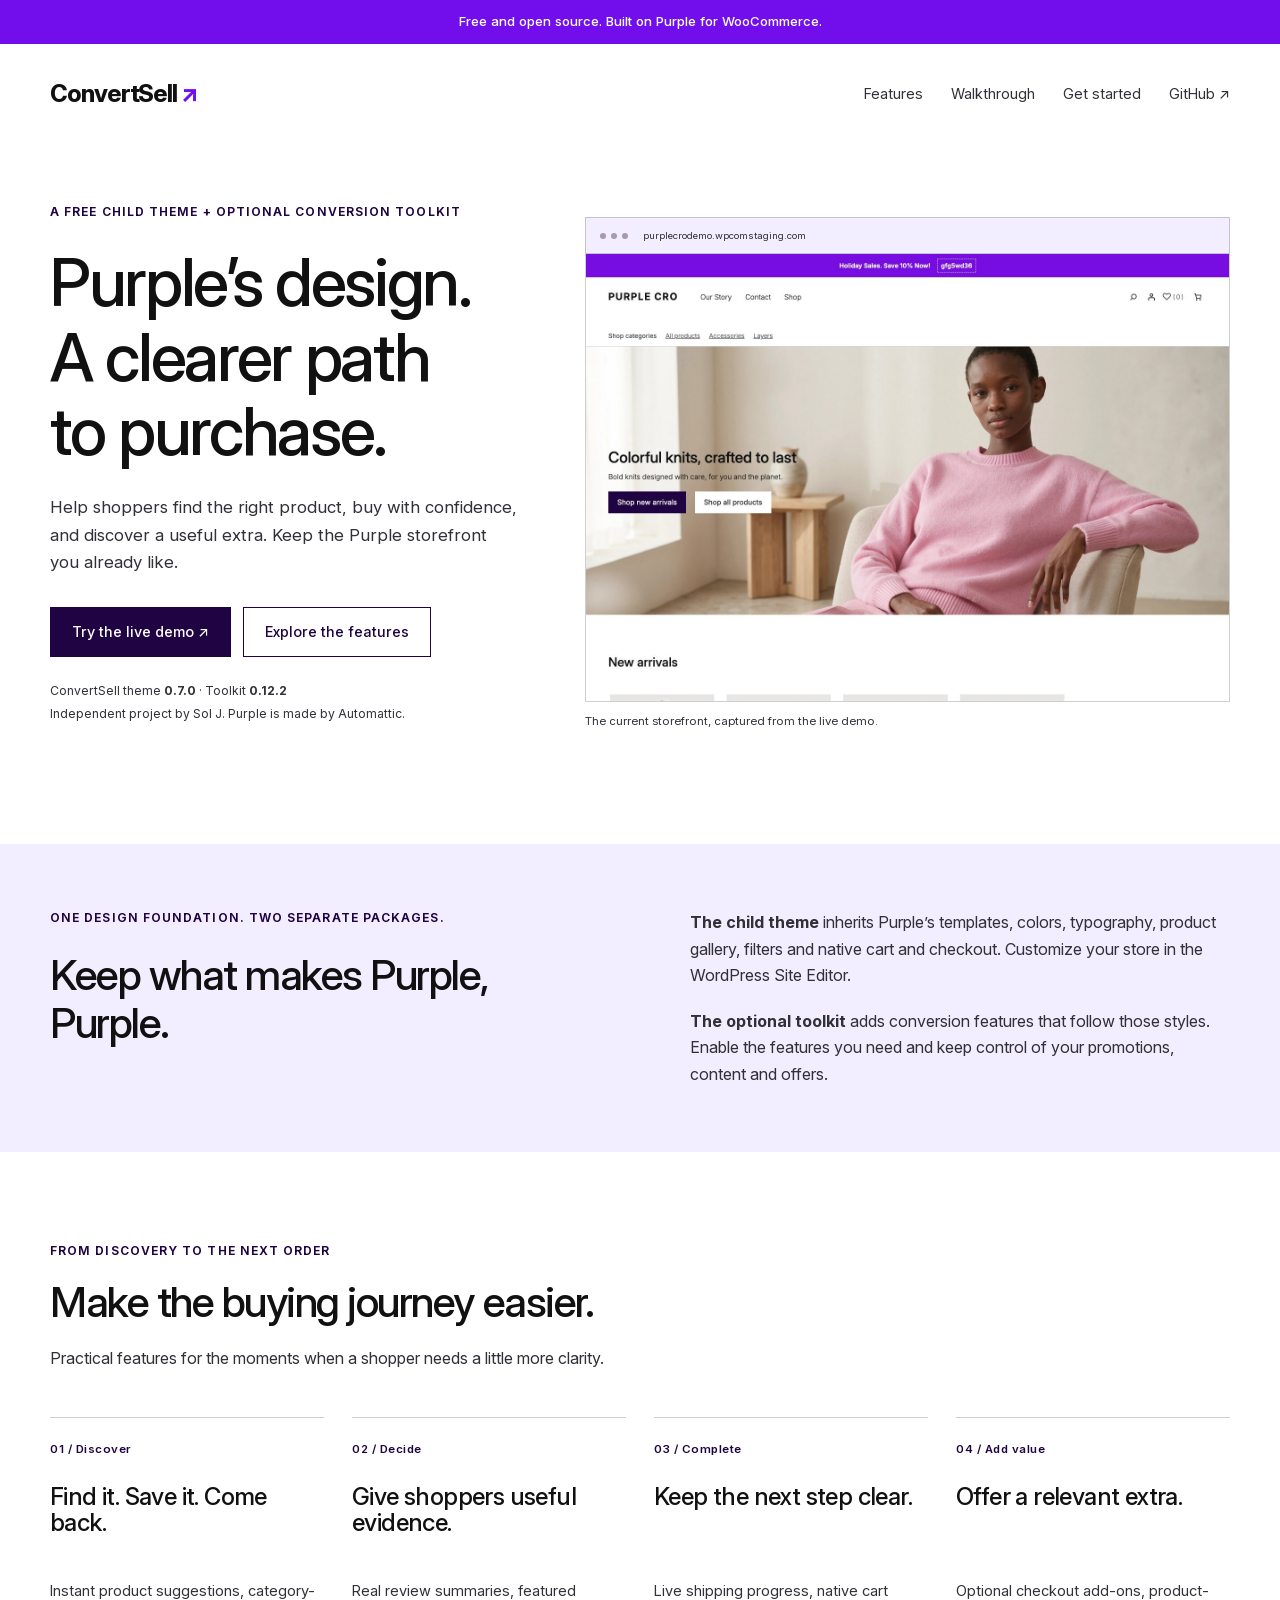
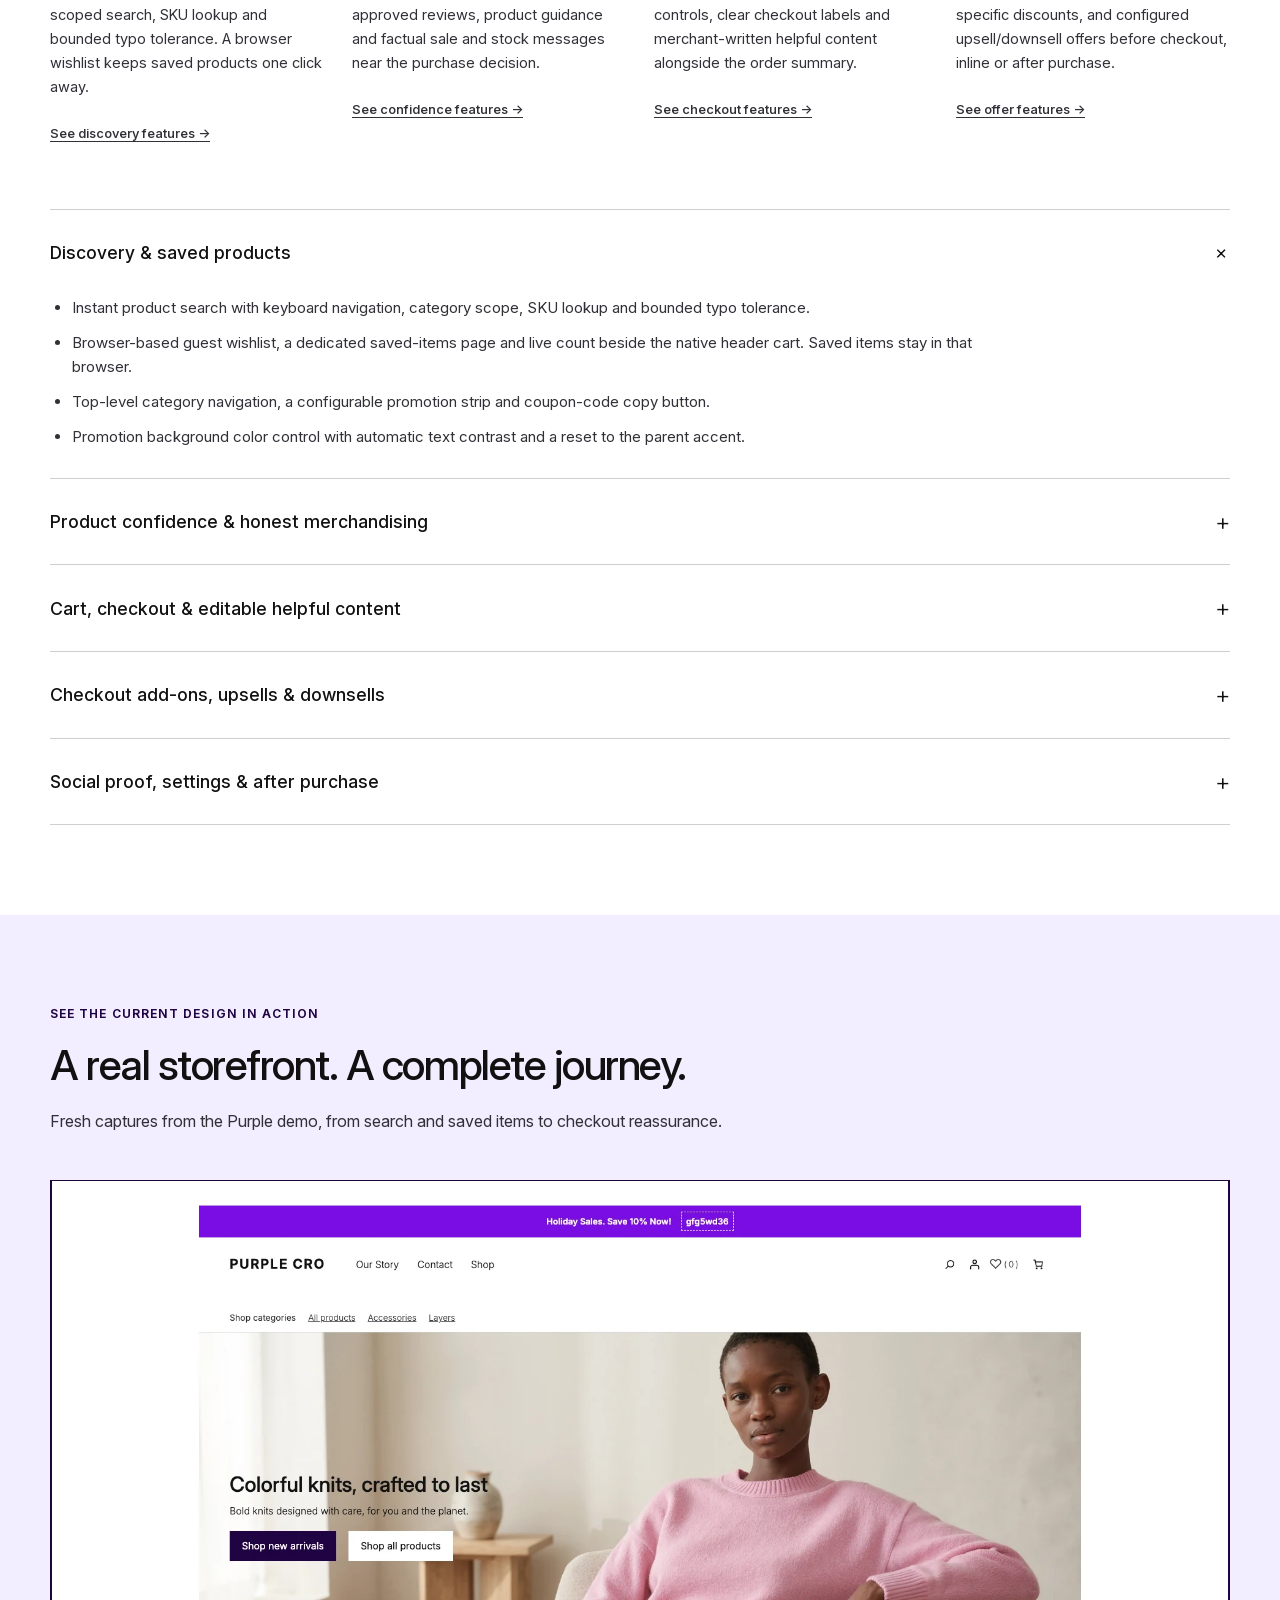
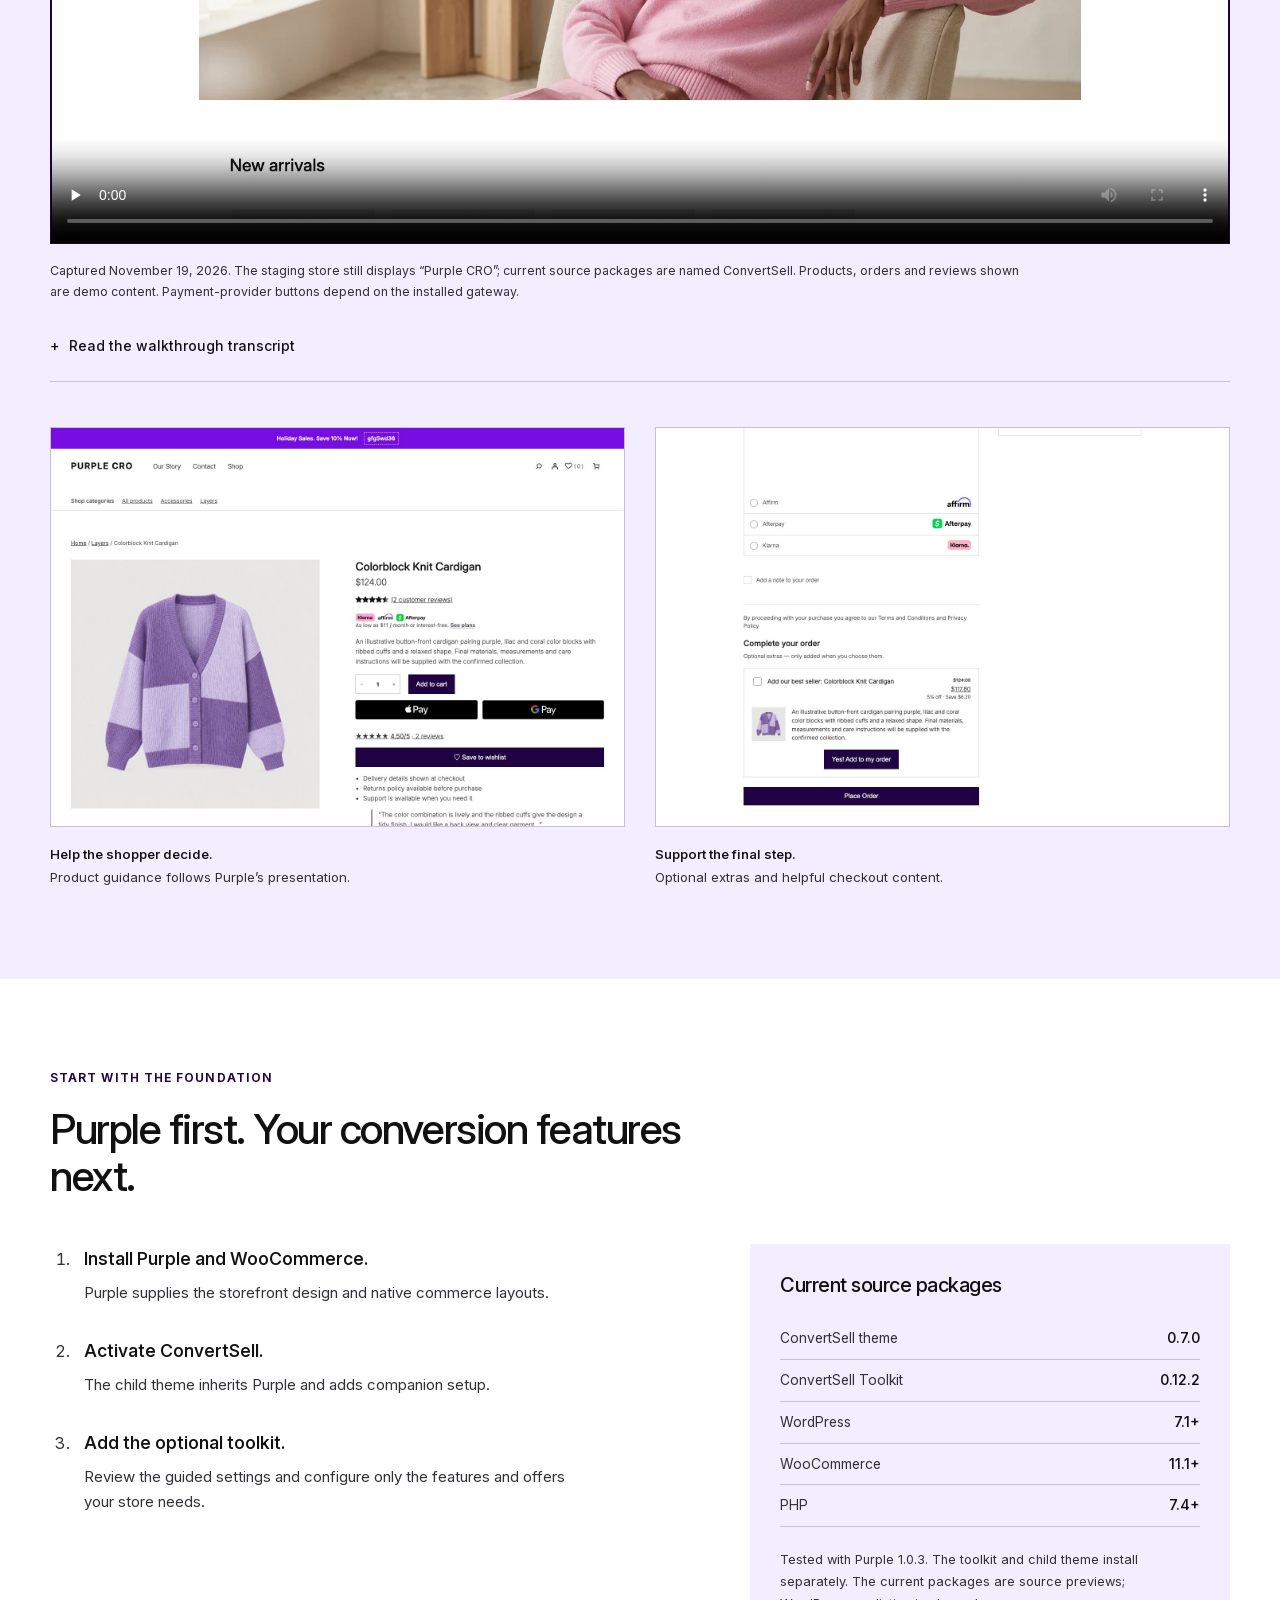
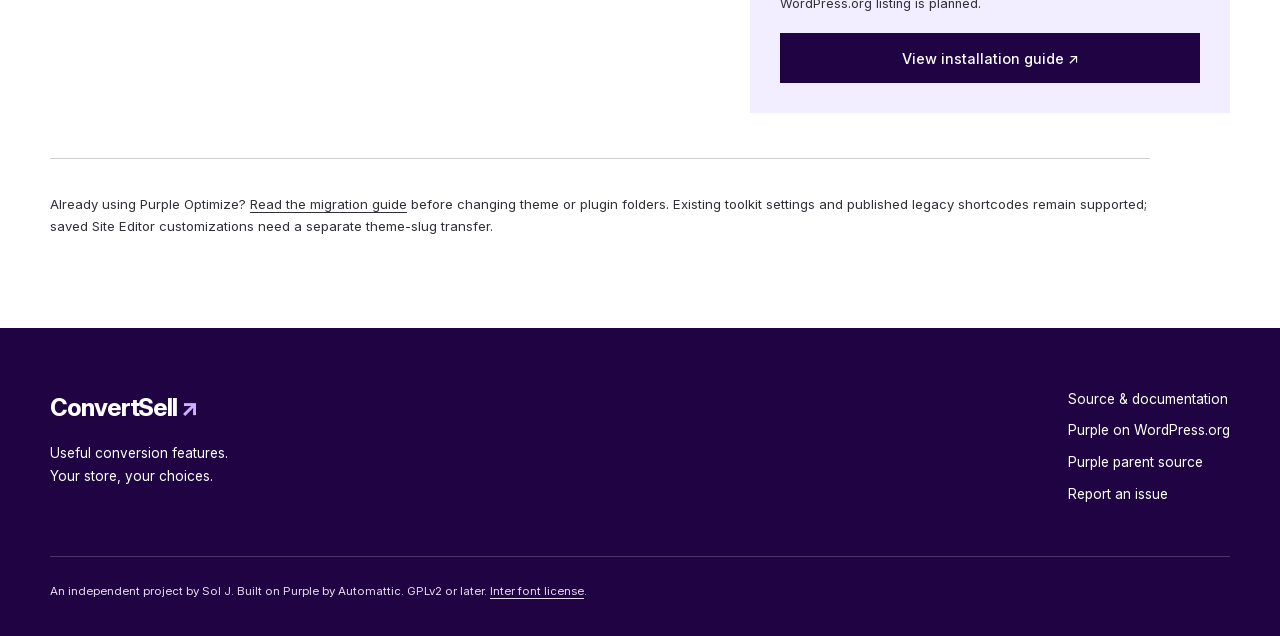
==== commit 2f4fefdf: "Prepare ConvertSell Toolkit 0.12.2 for directory review" ====
--- a/docs/demo/index.html
+++ b/docs/demo/index.html
@@ -24,7 +24,7 @@
         <h1 id="hero-title">Purple’s design.<br>A clearer path<br>to purchase.</h1>
         <p class="lead">Help shoppers find the right product, buy with confidence, and discover a useful extra. Keep the Purple storefront you already like.</p>
         <div class="actions"><a class="button" href="https://purplecrodemo.wpcomstaging.com/">Try the live demo ↗</a><a class="button secondary" href="#features">Explore the features</a></div>
-        <p class="hero-note">ConvertSell theme <strong>0.7.0</strong> · Toolkit <strong>0.12.0</strong><br>Independent project by Sol J. Purple is made by Automattic.</p>
+        <p class="hero-note">ConvertSell theme <strong>0.7.0</strong> · Toolkit <strong>0.12.2</strong><br>Independent project by Sol J. Purple is made by Automattic.</p>
       </div>
       <figure class="hero-image">
         <div class="browser-bar" aria-hidden="true"><span></span><span></span><span></span><i>purplecrodemo.wpcomstaging.com</i></div>
@@ -110,7 +110,7 @@
       <div class="section-heading"><p class="eyebrow">Start with the foundation</p><h2 id="setup-title">Purple first. Your conversion features next.</h2></div>
       <div class="setup-grid">
         <ol class="steps"><li><strong>Install Purple and WooCommerce.</strong><p>Purple supplies the storefront design and native commerce layouts.</p></li><li><strong>Activate ConvertSell.</strong><p>The child theme inherits Purple and adds companion setup.</p></li><li><strong>Add the optional toolkit.</strong><p>Review the guided settings and configure only the features and offers your store needs.</p></li></ol>
-        <aside class="requirements"><h3>Current source packages</h3><dl><div><dt>ConvertSell theme</dt><dd>0.7.0</dd></div><div><dt>ConvertSell Toolkit</dt><dd>0.12.0</dd></div><div><dt>WordPress</dt><dd>7.1+</dd></div><div><dt>WooCommerce</dt><dd>11.1+</dd></div><div><dt>PHP</dt><dd>7.4+</dd></div></dl><p>Tested with Purple 1.0.3. The toolkit and child theme install separately. The current packages are source previews; WordPress.org listing is planned.</p><a class="button" href="https://github.com/solstudioim/convertsell#installation">View installation guide ↗</a></aside>
+        <aside class="requirements"><h3>Current source packages</h3><dl><div><dt>ConvertSell theme</dt><dd>0.7.0</dd></div><div><dt>ConvertSell Toolkit</dt><dd>0.12.2</dd></div><div><dt>WordPress</dt><dd>7.1+</dd></div><div><dt>WooCommerce</dt><dd>11.1+</dd></div><div><dt>PHP</dt><dd>7.4+</dd></div></dl><p>Tested with Purple 1.0.3. The toolkit and child theme install separately. The current packages are source previews; WordPress.org listing is planned.</p><a class="button" href="https://github.com/solstudioim/convertsell#installation">View installation guide ↗</a></aside>
       </div>
       <p class="migration-note">Already using Purple Optimize? <a href="https://github.com/solstudioim/convertsell/blob/main/docs/convertsell-migration.md">Read the migration guide</a> before changing theme or plugin folders. Existing toolkit settings and published legacy shortcodes remain supported; saved Site Editor customizations need a separate theme-slug transfer.</p>
     </section>
